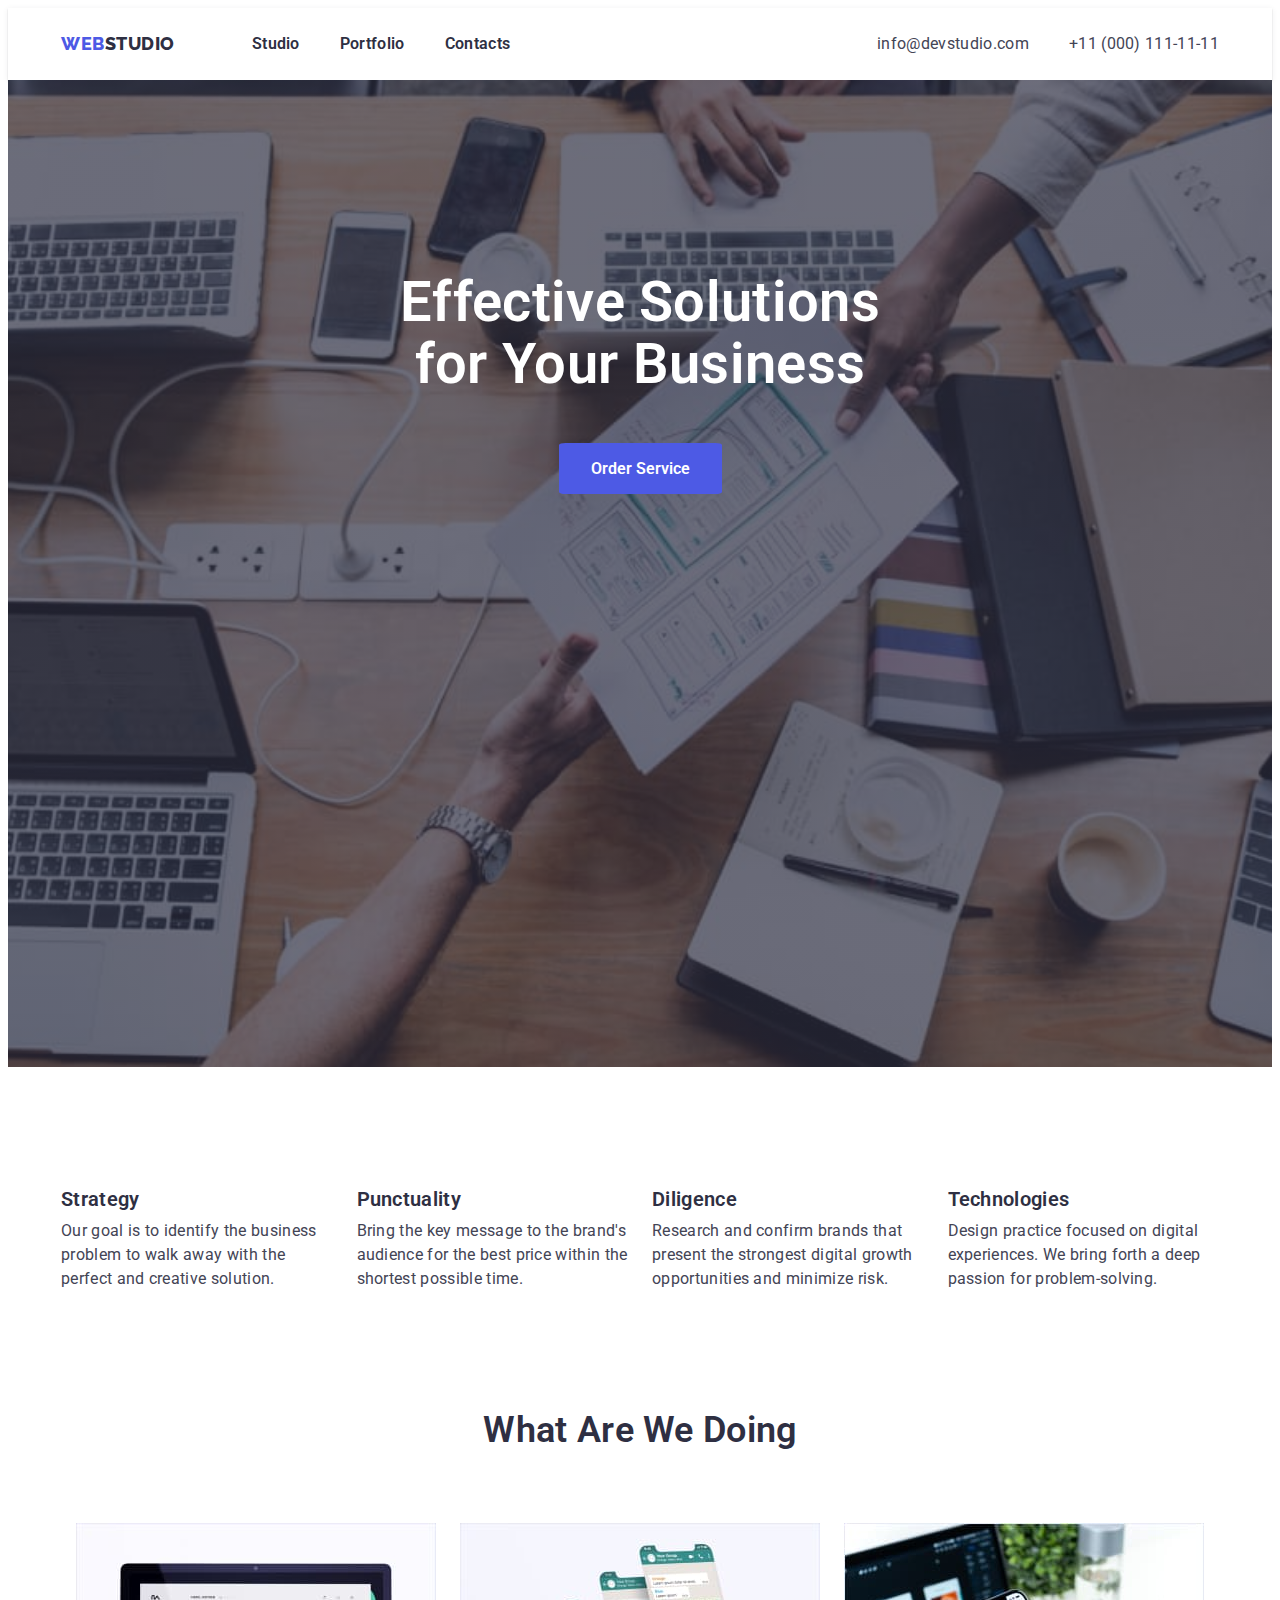
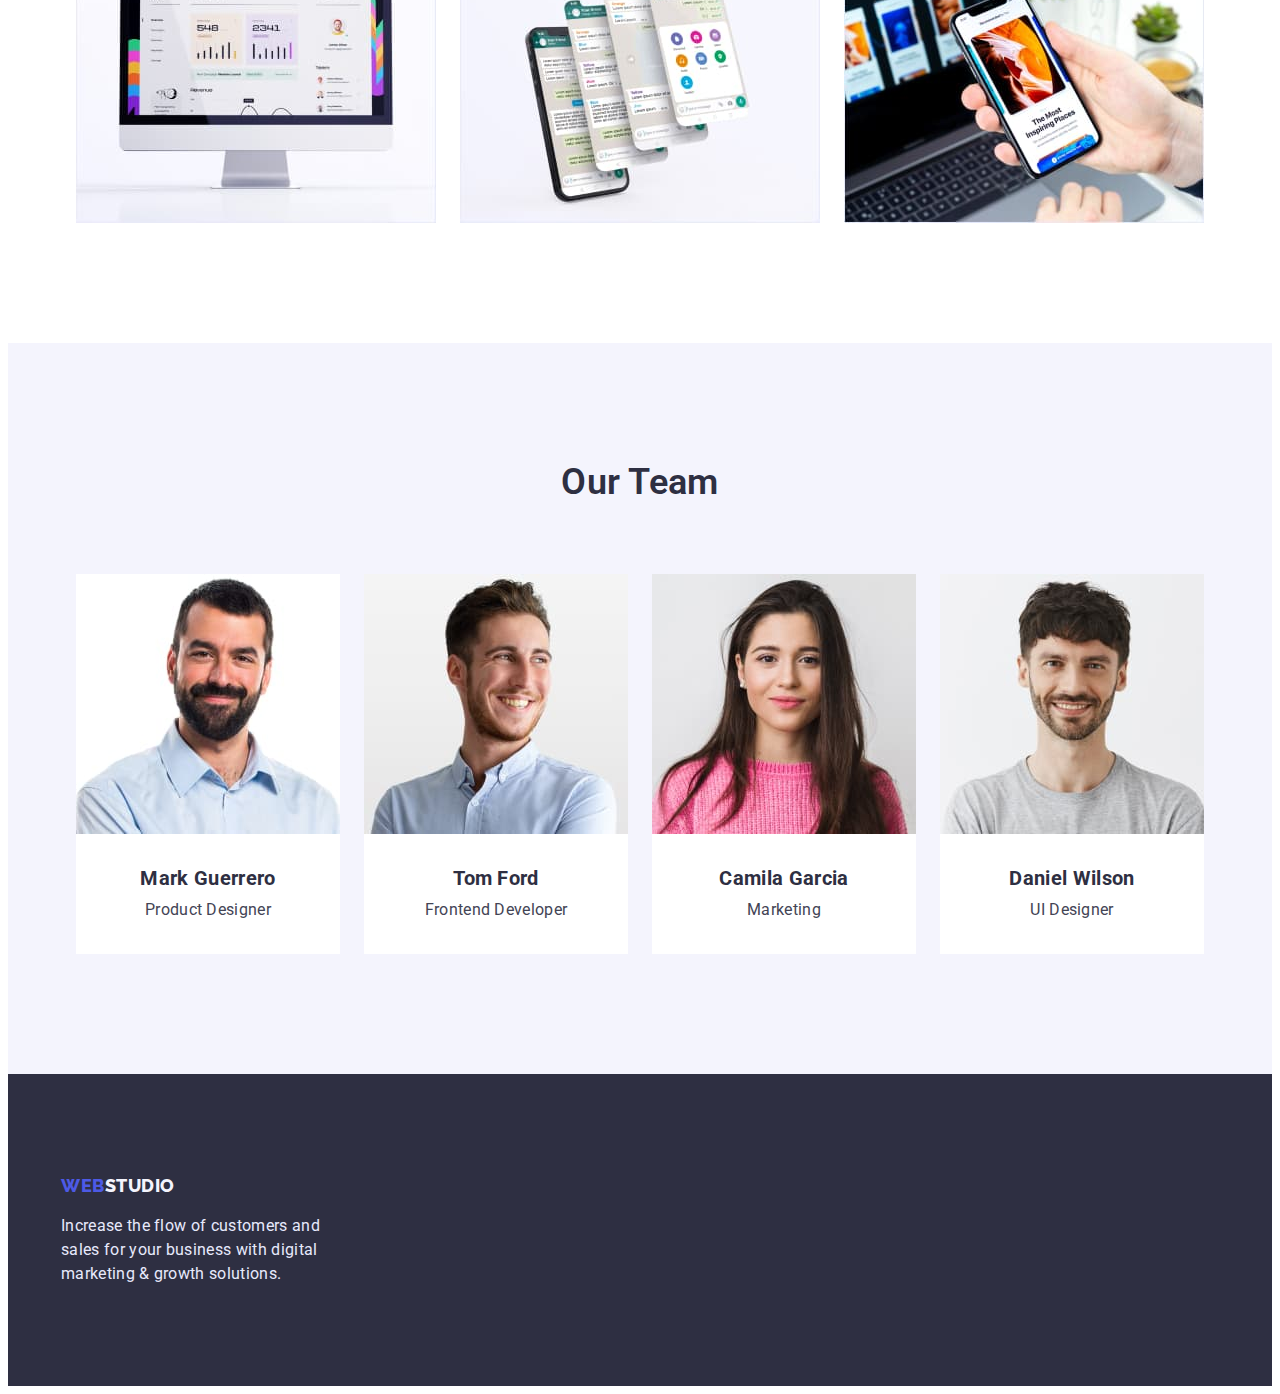
==== index.html @ 89bd0db4 "Copied the folder" ====
<!DOCTYPE html>
<html lang="en">
	<head>
		<meta charset="UTF-8" />
		<meta http-equiv="X-UA-Compatible" content="IE=edge" />
		<meta name="viewport" content="width=device-width, initial-scale=1.0" />
		<title>Web Studio</title>
		<link rel="preconnect" href="https://fonts.googleapis.com" />
		<link rel="preconnect" href="https://fonts.gstatic.com" crossorigin />
		<link
			href="https://fonts.googleapis.com/css2?family=Raleway:wght@600;800&family=Roboto:wght@400;500;700;900&display=swap"
			rel="stylesheet"
		/>
		<link
			rel="stylesheet"
			href="https://cdnjs.cloudflare.com/ajax/libs/modern-normalize/1.1.0/modern-normalize.min.css"
			integrity="sha512-wpPYUAdjBVSE4KJnH1VR1HeZfpl1ub8YT/NKx4PuQ5NmX2tKuGu6U/JRp5y+Y8XG2tV+wKQpNHVUX03MfMFn9Q=="
			crossorigin="anonymous"
			referrerpolicy="no-referrer"
		/>
		<link rel="stylesheet" href="./css/styles.css" />
	</head>
	<body>
		<header class="page-header">
			<div class="container main-nav">
				<a href="index.html" class="logo"><span class="logo-front">Web</span>Studio</a>
				<nav class="site-nav">
					<ul class="list">
						<li class="item">
							<a href="./index.html" class="link">Studio</a>
						</li>
						<li class="item"><a href="./portfolio.html" class="link">Portfolio</a></li>
						<li class="item"><a href="" class="link">Contacts</a></li>
					</ul>
				</nav>
				<!-- contacts -->
				<ul class="list contacts">
					<li class="item">
						<a href="mailto:info@devstudio.com" class="contacts">info@devstudio.com</a>
					</li>
					<li class="item">
						<a href="tel:+110001111111" class="contacts">+11 (000) 111-11-11</a>
					</li>
				</ul>
			</div>
		</header>
		<main>
			<!--Hero-->
			<section class="hero">
				<div class="container">
					<h1 class="heading">
						Effective Solutions <br />
						for Your Business
					</h1>
					<button type="button" class="hero-btn">Order Service</button></div
				>
			</section>
			<!--Values-->
			<section class="values section">
				<div class="container">
					<h2 class="visually-hidden">Our values</h2>
					<ul class="list">
						<li class="item">
							<h3 class="heading">Strategy</h3>
							<p class="description">
								Our goal is to identify the business problem to walk away with the perfect and creative solution.
							</p>
						</li>
						<li class="item">
							<h3 class="heading">Punctuality</h3>
							<p class="description">
								Bring the key message to the brand's audience for the best price within the shortest possible time.
							</p>
						</li>
						<li class="item">
							<h3 class="heading">Diligence</h3>
							<p class="description">
								Research and confirm brands that present the strongest digital growth opportunities and minimize risk.
							</p>
						</li>
						<li class="item">
							<h3 class="heading">Technologies</h3>
							<p class="description">
								Design practice focused on digital experiences. We bring forth a deep passion for problem-solving.
							</p>
						</li>
					</ul>
				</div>
			</section>
			<!--work-->
			<section class="work section">
				<div class="container">
					<h2 class="heading">What are we doing</h2>
					<ul class="list">
						<li class="item">
							<img src="./images/pc.jpg" alt="Computer screen" width="360" />
						</li>
						<li class="item">
							<img src="./images/phones.jpg" alt="phone with Whatsapp interface" width="360" />
						</li>
						<li class="item">
							<img src="./images/phone.jpg" alt="The phine in the hand" width="360" />
						</li>
					</ul> </div
			></section>
			<!--Our team-->
			<div class="team-background">
				<section class="team section">
					<div class="container">
						<h2 class="heading">Our Team</h2>
						<ul class="list">
							<li class="item">
								<img src="./images/mark-guerrero.jpg" alt="Mark Guerrero" width="264" class="photo" />
								<div class="team-info">
									<h3 class="name">Mark Guerrero</h3>
									<p class="position">Product Designer</p></div
								>
							</li>
							<li class="item">
								<img src="./images/tom-ford.jpg" alt="Tom Ford" width="264" class="photo" />
								<div class="team-info">
									<h3 class="name">Tom Ford</h3>
									<p class="position">Frontend Developer</p></div
								>
							</li>
							<li class="item">
								<img src="./images/camila-garcia.jpg" alt="Camila Garcia" width="264" class="photo" />
								<div class="team-info">
									<h3 class="name">Camila Garcia</h3>
									<p class="position">Marketing</p></div
								>
							</li>

							<li class="item">
								<img src="./images/daniel-wilson.jpg" alt="Daniel Wilson" width="264" class="photo" />
								<div class="team-info">
									<h3 class="name">Daniel Wilson</h3>
									<p class="position">UI Designer</p></div
								>
							</li>
						</ul></div
					>
				</section></div
			>
		</main>
		<footer class="footer">
			<div class="container footer">
				<a href="index.html" class="logo bottom"
					><span class="logo-front">Web</span><span class="logo-back">Studio</span></a
				>
				<p class="footer-text">
					Increase the flow of customers and sales for your business with digital marketing & growth solutions.
				</p>
			</div>
		</footer>
	</body>
</html>
---- css/styles.css ----
:root {
	--background-color: #ffffff;
	--primary-text-color: #434455;
	--secondary-text-color: #2e2f42;
	--secondary-background-color: #f4f4fd;
	--logo-hover-color: #4d5ae5;
	--button-background-color: #e7e9fc;
	--alternative-text-color: #ffffff;
	--active-hero-button: #404bbf;
}
/* main page */
body {
	background-color: var(--background-color);
	color: var(--primary-text-color);
	font-family: "Roboto", sans-serif;
	font-size: 16px;
	letter-spacing: 0.02em;
}
/* general */
a {
	text-decoration: none;
}
p {
	margin: 0;
}
ul {
	padding-left: 0;
	margin-top: 0;
	margin-bottom: 0;
}
li {
	list-style: none;
}
h1,
h2,
h3,
h4 {
	margin: 0;
}
img {
	display: block;
	max-width: 100%;
}

.container {
	width: 1158px;
	padding-left: 15px;
	padding-right: 15px;
	margin: 0 auto;
}
.section {
	padding-top: 120px;
	padding-bottom: 120px;
}

.heading {
	font-weight: 600;
}

/* header */
.page-header {
	box-shadow: 0px 2px 1px rgba(46, 47, 66, 0.08), 0px 1px 1px rgba(46, 47, 66, 0.16), 0px 1px 6px rgba(46, 47, 66, 0.08);
}
.main-nav {
	display: flex;
	align-items: center;
}
/* logo */
.logo {
	margin-right: 77px;
	color: var(--secondary-text-color);
	font-family: "Raleway", sans-serif;
	font-weight: 800;
	font-size: 18px;
	line-height: 1.3;
	letter-spacing: 0.54px;
	text-transform: uppercase;
	cursor: pointer;
}
.logo-front {
	color: #4d5ae5;
}
.logo-back {
	color: var(--secondary-background-color);
}
/* navigation */

.site-nav > .list {
	display: flex;
	margin-left: auto;
}
.site-nav .item:not(:last-child),
.contacts > .item:not(:last-child) {
	margin-right: 40px;
}
.site-nav .link {
	display: block;
	padding-top: 24px;
	padding-bottom: 24px;

	color: var(--secondary-text-color);

	font-weight: 600;
	line-height: 1.5;
	cursor: pointer;
}
.site-nav .link:hover,
.site-nav .link:focus {
	color: var(--primary-text-color);
}
.site-nav .link:active {
	color: var(--logo-hover-color);
}
/* contacts */
.list.contacts {
	display: flex;
	margin-left: auto;
}
.contacts {
	color: var(--primary-text-color);
	line-height: 1.5;
}
.contacts:hover,
.contacts:focus {
	color: var(--logo-hover-color);
}

/* hero */
.hero {
	max-width: 1600px;
	height: 603px;
	padding-top: 192px;
	padding-bottom: 192px;
	margin-left: auto;
	margin-right: auto;
	background-color: var(--secondary-text-color);
	margin-top: 0;
	text-align: center;
	background-image: linear-gradient(to right, rgba(46, 47, 66, 0.7), rgba(46, 47, 66, 0.7)), url("../images/hero.jpg");
	background-position: center;
	background-size: cover;
	background-repeat: no-repeat;
}
.hero .heading {
	margin-bottom: 48px;
	color: var(--alternative-text-color);
	font-size: 56px;
	line-height: 1.1;
	text-align: center;
}
/* button */
.hero-btn {
	padding: 16px 32px;
	border: 0;
	border-radius: 4%;
	color: var(--alternative-text-color);
	background-color: var(--logo-hover-color);
	font-family: inherit;
	font-weight: 600;
	font-size: 16px;
	line-height: 1.2;
	cursor: pointer;
}
.hero-btn:active {
	background-color: var(--active-hero-button);
}
/* values */
.values.section {
	padding-top: 120px;
	padding-bottom: 120px;
}

.values .heading {
	margin-bottom: 8px;
	color: var(--secondary-text-color);
	font-size: 20px;
	line-height: 1.2;
}
.values .description {
	font-weight: 400;
	line-height: 1.5;
}
.values .list {
	display: flex;
	gap: 24px;
}
.values .item {
	flex-basis: calc((100% - 72px) / 4);
}
.team .item:not(:last-child),
.work .item:not(:last-child),
.filter .item:not(:last-child) {
	margin-right: 24px;
}
.visually-hidden {
	position: absolute;
	width: 1px;
	height: 1px;
	margin: -1px;
	border: 0;
	padding: 0;
	clip: rect(0 0 0 0);
	overflow: hidden;
}
/* work */
.work {
	text-align: center;
	padding-top: 0;
}
.work .heading {
	margin-bottom: 72px;
	color: var(--secondary-text-color);
	font-size: 36px;
	line-height: 1.1;
	text-transform: capitalize;
}
.work .list {
	display: flex;
	justify-content: center;
	margin-top: auto;
}

/* our team */
.team-background {
	background-color: var(--secondary-background-color);
}
.team.section {
	text-align: center;
}
.team .team-info {
	background-color: var(--background-color);
	padding-top: 32px;
	padding-bottom: 32px;
}
.team .heading {
	margin-bottom: 72px;
	color: var(--secondary-text-color);
	color: var(--secondary-text-color);
	font-size: 36px;
	line-height: 1.1;
}
.team .name,
.projects .heading {
	margin-bottom: 8px;
	color: var(--secondary-text-color);
	font-size: 20px;
	line-height: 1.2;
}
.team .list {
	display: flex;
	justify-content: center;
}

.team .position {
	line-height: 1.5;
}
/* footer */
.footer {
	padding-top: 100px;
	padding-bottom: 100px;
	background-color: var(--secondary-text-color);
}
.container.footer {
	padding: 0;
}
.logo.bottom {
	display: block;
	margin-bottom: 16px;
}
.footer-text {
	max-width: 264px;
	color: var(--button-background-color);
	line-height: 1.5;
}
/* portfolio  */
.portfolio.section {
	padding-top: 92px;
}
.portfolio-btn {
	padding: 12px 24px;
	border: none;
	border-radius: 4%;
	background-color: var(--button-background-color);
	color: var(--logo-hover-color);
	font-family: inherit;
	font-weight: 600;
	font-size: 16px;
	line-height: 1.5;
	cursor: pointer;
}

.portfolio-btn:hover,
.portfolio-btn:focus {
	background-color: #4d5ae5;
	color: var(--alternative-text-color);
}
/* projects */
.list.projects {
	display: flex;
	justify-content: center;
	flex-wrap: wrap;
	padding: 0;
	gap: 24px;
}
.projects > .item {
	flex-basis: calc((100% - 48px) / 3);
}

.projects .project-category {
	color: var(--primary-text-color);
	line-height: 1.5;
}
.filter {
	display: flex;
	justify-content: center;
	margin-bottom: 72px;
}
.content-information {
	padding-left: 16px;
	padding-bottom: 32px;
	padding-top: 32px;
	border: 0.5px solid #f4f4fd;
	boeder-top: none;
	box-shadow: 0px 1px 6px rgba(46, 47, 66, 0.08);
}
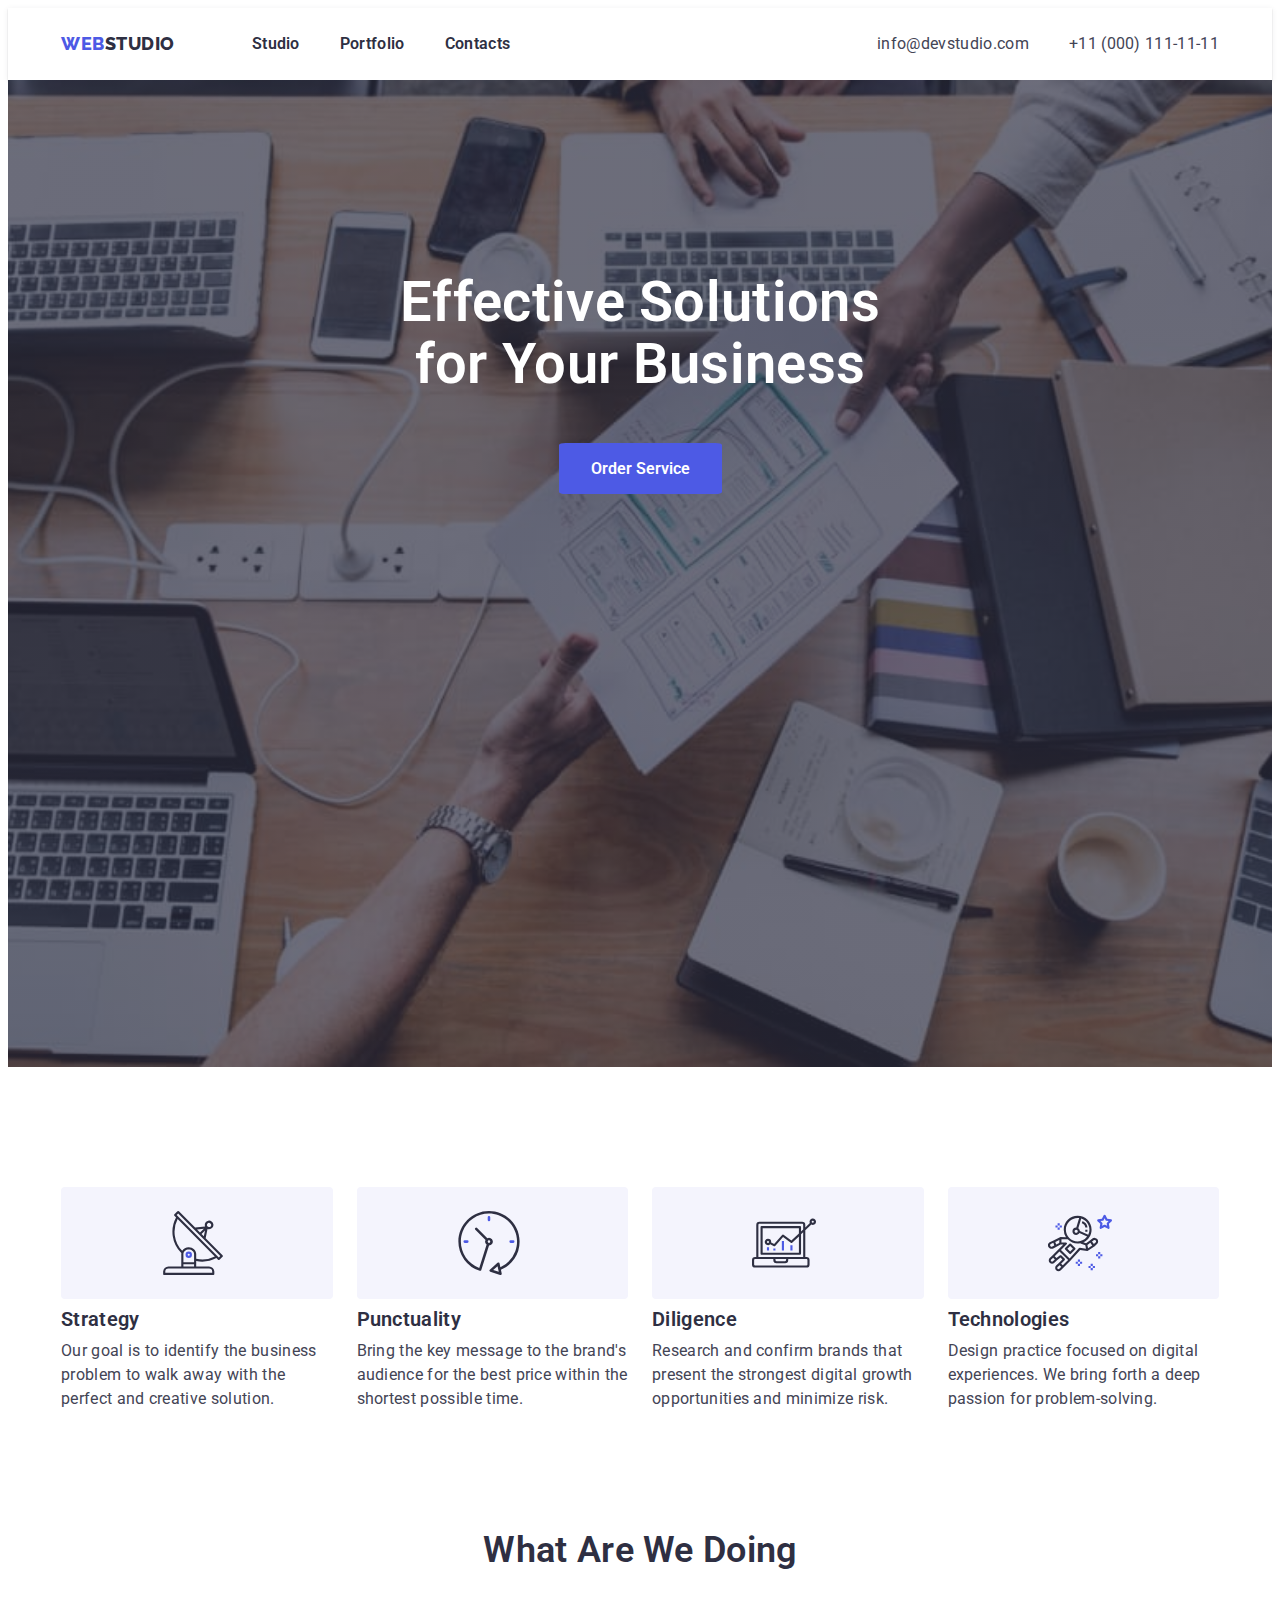
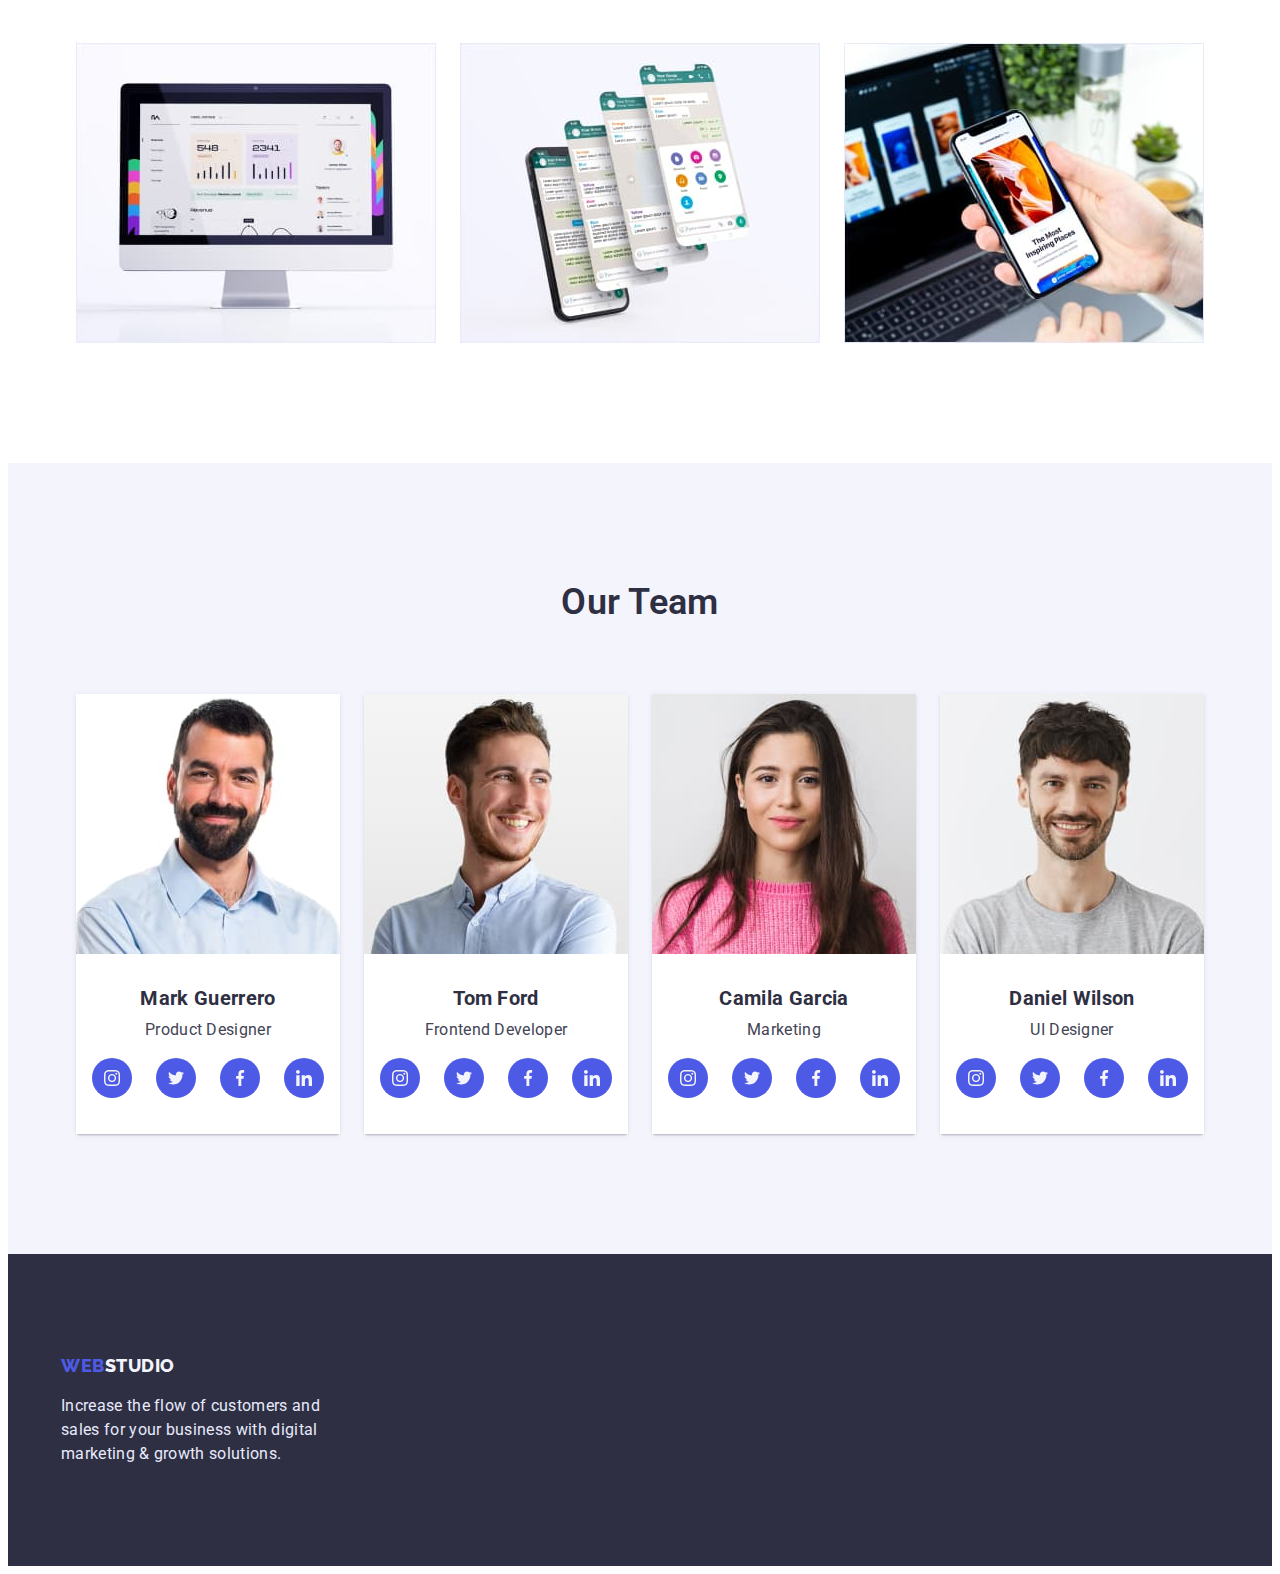
==== commit 57f6cc53: "Added social media icons" ====
--- a/index.html
+++ b/index.html
@@ -60,25 +60,37 @@
 				<div class="container">
 					<h2 class="visually-hidden">Our values</h2>
 					<ul class="list">
-						<li class="item">
+						<li class="item"
+							><div class="rectangle">
+								<svg class="icon-values"><use href="./images/icons.svg#icon-antenna"></use></svg
+							></div>
 							<h3 class="heading">Strategy</h3>
 							<p class="description">
 								Our goal is to identify the business problem to walk away with the perfect and creative solution.
 							</p>
 						</li>
-						<li class="item">
+						<li class="item"
+							><div class="rectangle">
+								<svg class="icon-values"><use href="./images/icons.svg#icon-clock"></use></svg
+							></div>
 							<h3 class="heading">Punctuality</h3>
 							<p class="description">
 								Bring the key message to the brand's audience for the best price within the shortest possible time.
 							</p>
 						</li>
-						<li class="item">
+						<li class="item"
+							><div class="rectangle">
+								<svg class="icon-values"><use href="./images/icons.svg#icon-diagram"></use></svg
+							></div>
 							<h3 class="heading">Diligence</h3>
 							<p class="description">
 								Research and confirm brands that present the strongest digital growth opportunities and minimize risk.
 							</p>
 						</li>
-						<li class="item">
+						<li class="item"
+							><div class="rectangle">
+								<svg class="icon-values"><use href="./images/icons.svg#icon-astronaut"></use></svg
+							></div>
 							<h3 class="heading">Technologies</h3>
 							<p class="description">
 								Design practice focused on digital experiences. We bring forth a deep passion for problem-solving.
@@ -113,35 +125,85 @@
 								<img src="./images/mark-guerrero.jpg" alt="Mark Guerrero" width="264" class="photo" />
 								<div class="team-info">
 									<h3 class="name">Mark Guerrero</h3>
-									<p class="position">Product Designer</p></div
-								>
+									<p class="position">Product Designer</p>
+									<ul class="social-media"
+										><li
+											><a href=""
+												><svg class="icon-social"><use href="./images/icons.svg#icon-instagram"></use></svg></a></li
+										><li
+											><a href=""
+												><svg class="icon-social"><use href="./images/icons.svg#icon-twitter"></use></svg></a></li
+										><li
+											><a href=""
+												><svg class="icon-social"><use href="./images/icons.svg#icon-facebook"></use></svg></a></li
+										><li
+											><a href=""
+												><svg class="icon-social"><use href="./images/icons.svg#icon-linkedin"></use></svg></a></li></ul
+								></div>
 							</li>
 							<li class="item">
 								<img src="./images/tom-ford.jpg" alt="Tom Ford" width="264" class="photo" />
 								<div class="team-info">
 									<h3 class="name">Tom Ford</h3>
-									<p class="position">Frontend Developer</p></div
-								>
+									<p class="position">Frontend Developer</p
+									><ul class="social-media"
+										><li
+											><a href=""
+												><svg class="icon-social"><use href="./images/icons.svg#icon-instagram"></use></svg></a></li
+										><li
+											><a href=""
+												><svg class="icon-social"><use href="./images/icons.svg#icon-twitter"></use></svg></a></li
+										><li
+											><a href=""
+												><svg class="icon-social"><use href="./images/icons.svg#icon-facebook"></use></svg></a></li
+										><li
+											><a href=""
+												><svg class="icon-social"><use href="./images/icons.svg#icon-linkedin"></use></svg></a></li></ul
+								></div>
 							</li>
 							<li class="item">
 								<img src="./images/camila-garcia.jpg" alt="Camila Garcia" width="264" class="photo" />
 								<div class="team-info">
 									<h3 class="name">Camila Garcia</h3>
-									<p class="position">Marketing</p></div
-								>
+									<p class="position">Marketing</p
+									><ul class="social-media"
+										><li
+											><a href=""
+												><svg class="icon-social"><use href="./images/icons.svg#icon-instagram"></use></svg></a></li
+										><li
+											><a href=""
+												><svg class="icon-social"><use href="./images/icons.svg#icon-twitter"></use></svg></a></li
+										><li
+											><a href=""
+												><svg class="icon-social"><use href="./images/icons.svg#icon-facebook"></use></svg></a></li
+										><li
+											><a href=""
+												><svg class="icon-social"><use href="./images/icons.svg#icon-linkedin"></use></svg></a></li></ul
+								></div>
 							</li>
 
 							<li class="item">
 								<img src="./images/daniel-wilson.jpg" alt="Daniel Wilson" width="264" class="photo" />
 								<div class="team-info">
 									<h3 class="name">Daniel Wilson</h3>
-									<p class="position">UI Designer</p></div
-								>
-							</li>
-						</ul></div
-					>
-				</section></div
-			>
+									<p class="position">UI Designer</p
+									><ul class="social-media"
+										><li
+											><a href=""
+												><svg class="icon-social"><use href="./images/icons.svg#icon-instagram"></use></svg></a></li
+										><li
+											><a href=""
+												><svg class="icon-social"><use href="./images/icons.svg#icon-twitter"></use></svg></a></li
+										><li
+											><a href=""
+												><svg class="icon-social"><use href="./images/icons.svg#icon-facebook"></use></svg></a></li
+										><li
+											><a href=""
+												><svg class="icon-social"><use href="./images/icons.svg#icon-linkedin"></use></svg></a></li></ul
+								></div>
+							</li> </ul
+					></div> </section
+			></div>
 		</main>
 		<footer class="footer">
 			<div class="container footer">
--- a/css/styles.css
+++ b/css/styles.css
@@ -184,6 +184,17 @@
 	display: flex;
 	gap: 24px;
 }
+.values .rectangle {
+	padding: 24px 100px;
+	margin-bottom: 8px;
+	background-color: var(--secondary-background-color);
+	border-radius: 4px;
+}
+.icon-values {
+	display: block;
+	height: 64px;
+	width: 64px;
+}
 .values .item {
 	flex-basis: calc((100% - 72px) / 4);
 }
@@ -224,6 +235,10 @@
 .team-background {
 	background-color: var(--secondary-background-color);
 }
+.team .item {
+	box-shadow: 0px 1px 6px rgba(46, 47, 66, 0.08), 0px 1px 1px rgba(46, 47, 66, 0.16), 0px 2px 1px rgba(46, 47, 66, 0.08);
+	border-radius: 0px 0px 4px 4px;
+}
 .team.section {
 	text-align: center;
 }
@@ -253,6 +268,37 @@
 
 .team .position {
 	line-height: 1.5;
+	margin-bottom: 12px;
+}
+
+.social-media {
+	display: flex;
+	flex-direction: row;
+	justify-content: center;
+	align-items: center;
+	gap: 24px;
+	padding: 4px 16px;
+}
+.social-media a {
+	display: flex;
+	flex-direction: row;
+	justify-content: center;
+	align-items: center;
+	width: 100%;
+	height: 100%;
+	border-radius: 50%;
+	background-color: var(--logo-hover-color);
+}
+.social-media li {
+	width: 40px;
+	height: 40px;
+}
+.icon-social {
+	display: block;
+	margin: 0;
+
+	height: 16px;
+	width: 16px;
 }
 /* footer */
 .footer {
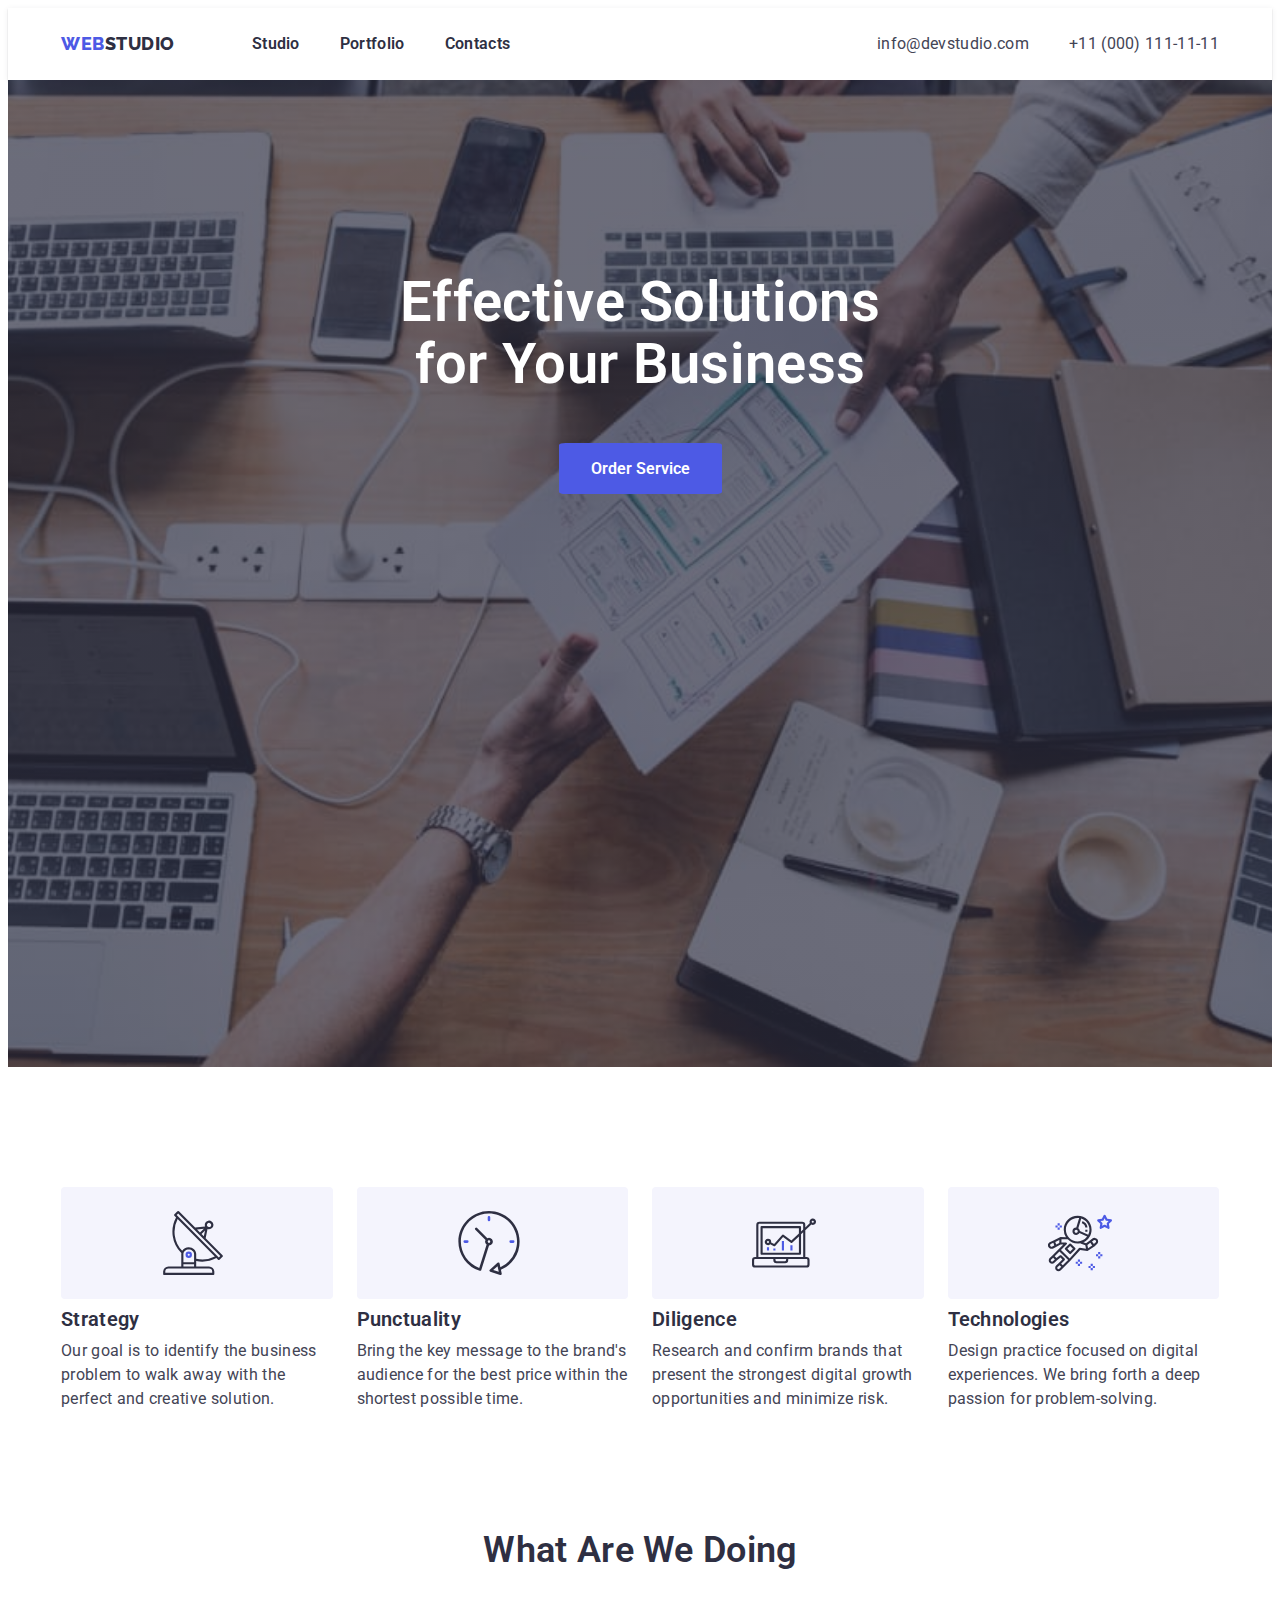
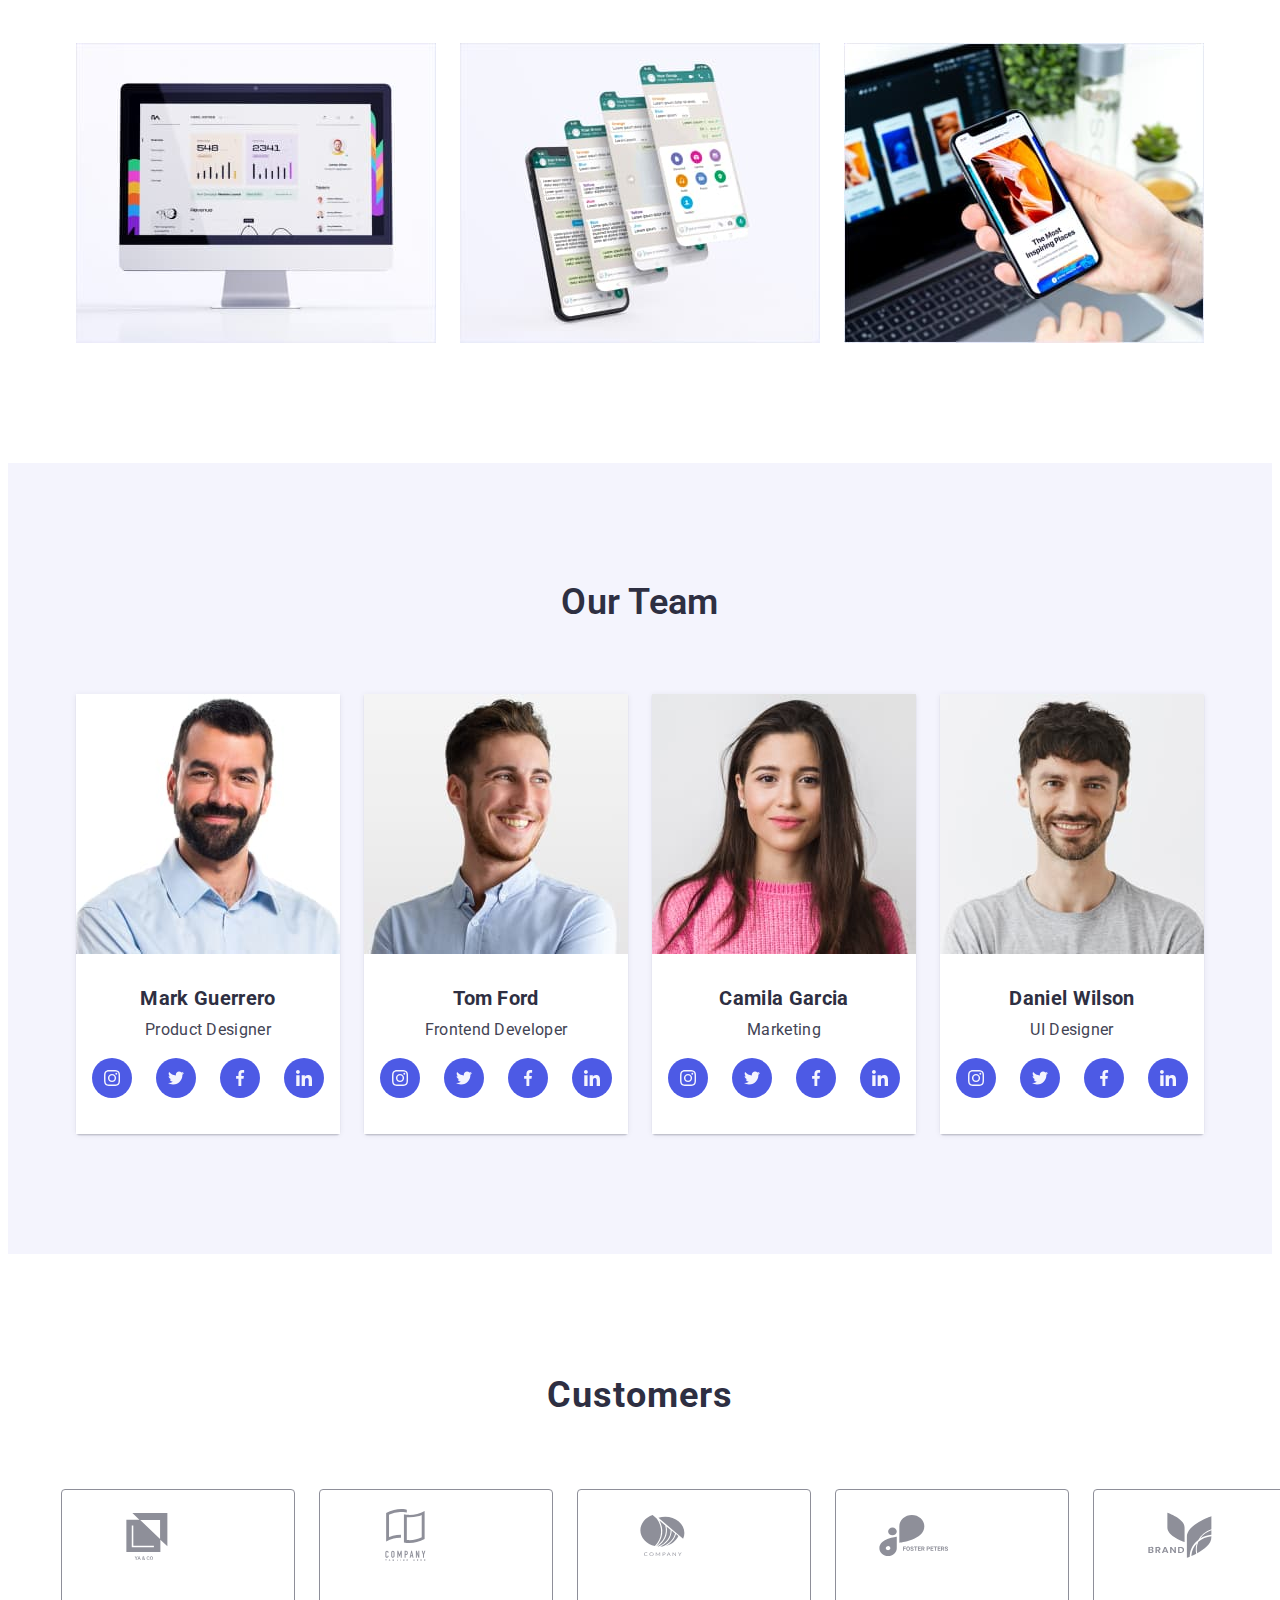
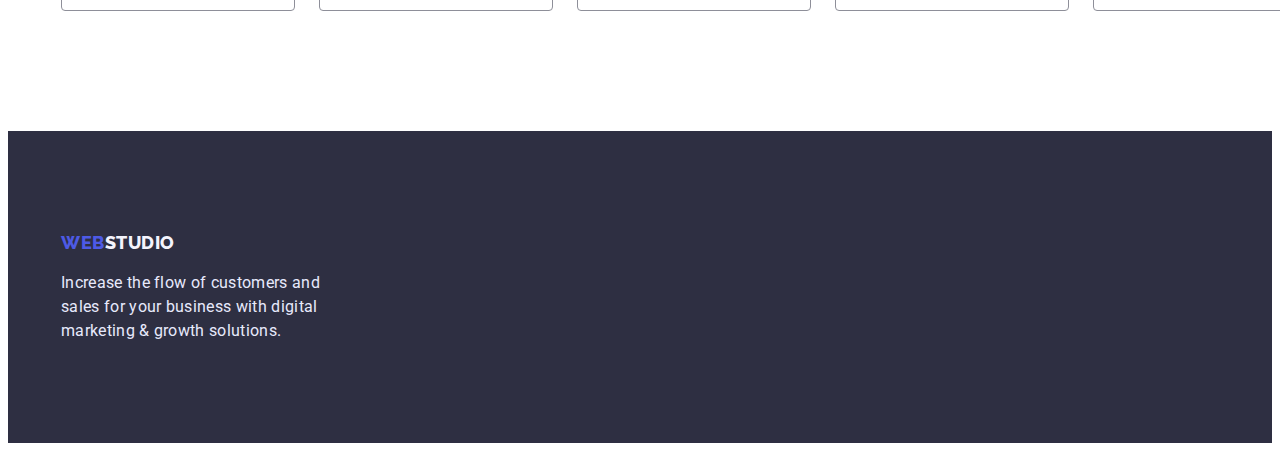
==== commit 0bcabb11: "Added "customers" section" ====
--- a/index.html
+++ b/index.html
@@ -204,6 +204,37 @@
 							</li> </ul
 					></div> </section
 			></div>
+			<!-- Customers -->
+			<section class="customers section">
+				<div class="container">
+					<h2 class="heading">Customers</h2>
+					<ul class="clients"
+						><li
+							><div class="box"
+								><svg class="icon-logo"><use href="./images/icons.svg#icon-Logo-1"></use></svg></div
+						></li>
+						<li
+							><div class="box"
+								><svg class="icon-logo"><use href="./images/icons.svg#icon-Logo-2"></use></svg></div
+						></li>
+						<li
+							><div class="box"
+								><svg class="icon-logo"><use href="./images/icons.svg#icon-Logo-3"></use></svg></div
+						></li>
+						<li
+							><div class="box"
+								><svg class="icon-logo"><use href="./images/icons.svg#icon-Logo-4"></use></svg></div
+						></li>
+						<li
+							><div class="box"
+								><svg class="icon-logo"><use href="./images/icons.svg#icon-Logo-5"></use></svg></div
+						></li>
+						<li
+							><div class="box"
+								><svg class="icon-logo"><use href="./images/icons.svg#icon-Logo-6"></use></svg></div></li
+					></ul>
+				</div>
+			</section>
 		</main>
 		<footer class="footer">
 			<div class="container footer">
--- a/css/styles.css
+++ b/css/styles.css
@@ -7,6 +7,7 @@
 	--button-background-color: #e7e9fc;
 	--alternative-text-color: #ffffff;
 	--active-hero-button: #404bbf;
+	--border-box-color: #8e8f99;
 }
 /* main page */
 body {
@@ -300,6 +301,35 @@
 	height: 16px;
 	width: 16px;
 }
+/* customers */
+
+.customers .heading {
+	margin-bottom: 72px;
+	color: var(--secondary-text-color);
+	font-size: 36px;
+	font-weight: 700;
+	line-height: 1.2;
+	letter-spacing: 0.03em;
+	text-align: center;
+}
+.clients {
+	display: flex;
+	flex-direction: row;
+	align-items: flex-start;
+	gap: 24px;
+}
+.customers .box {
+	height: 88px;
+	width: 168px;
+	padding: 16px 32px;
+	border: 1px solid var(--border-box-color);
+	border-radius: 4px;
+}
+.icon-logo {
+	display: block;
+	height: 56px;
+	width: 104px;
+}
 /* footer */
 .footer {
 	padding-top: 100px;
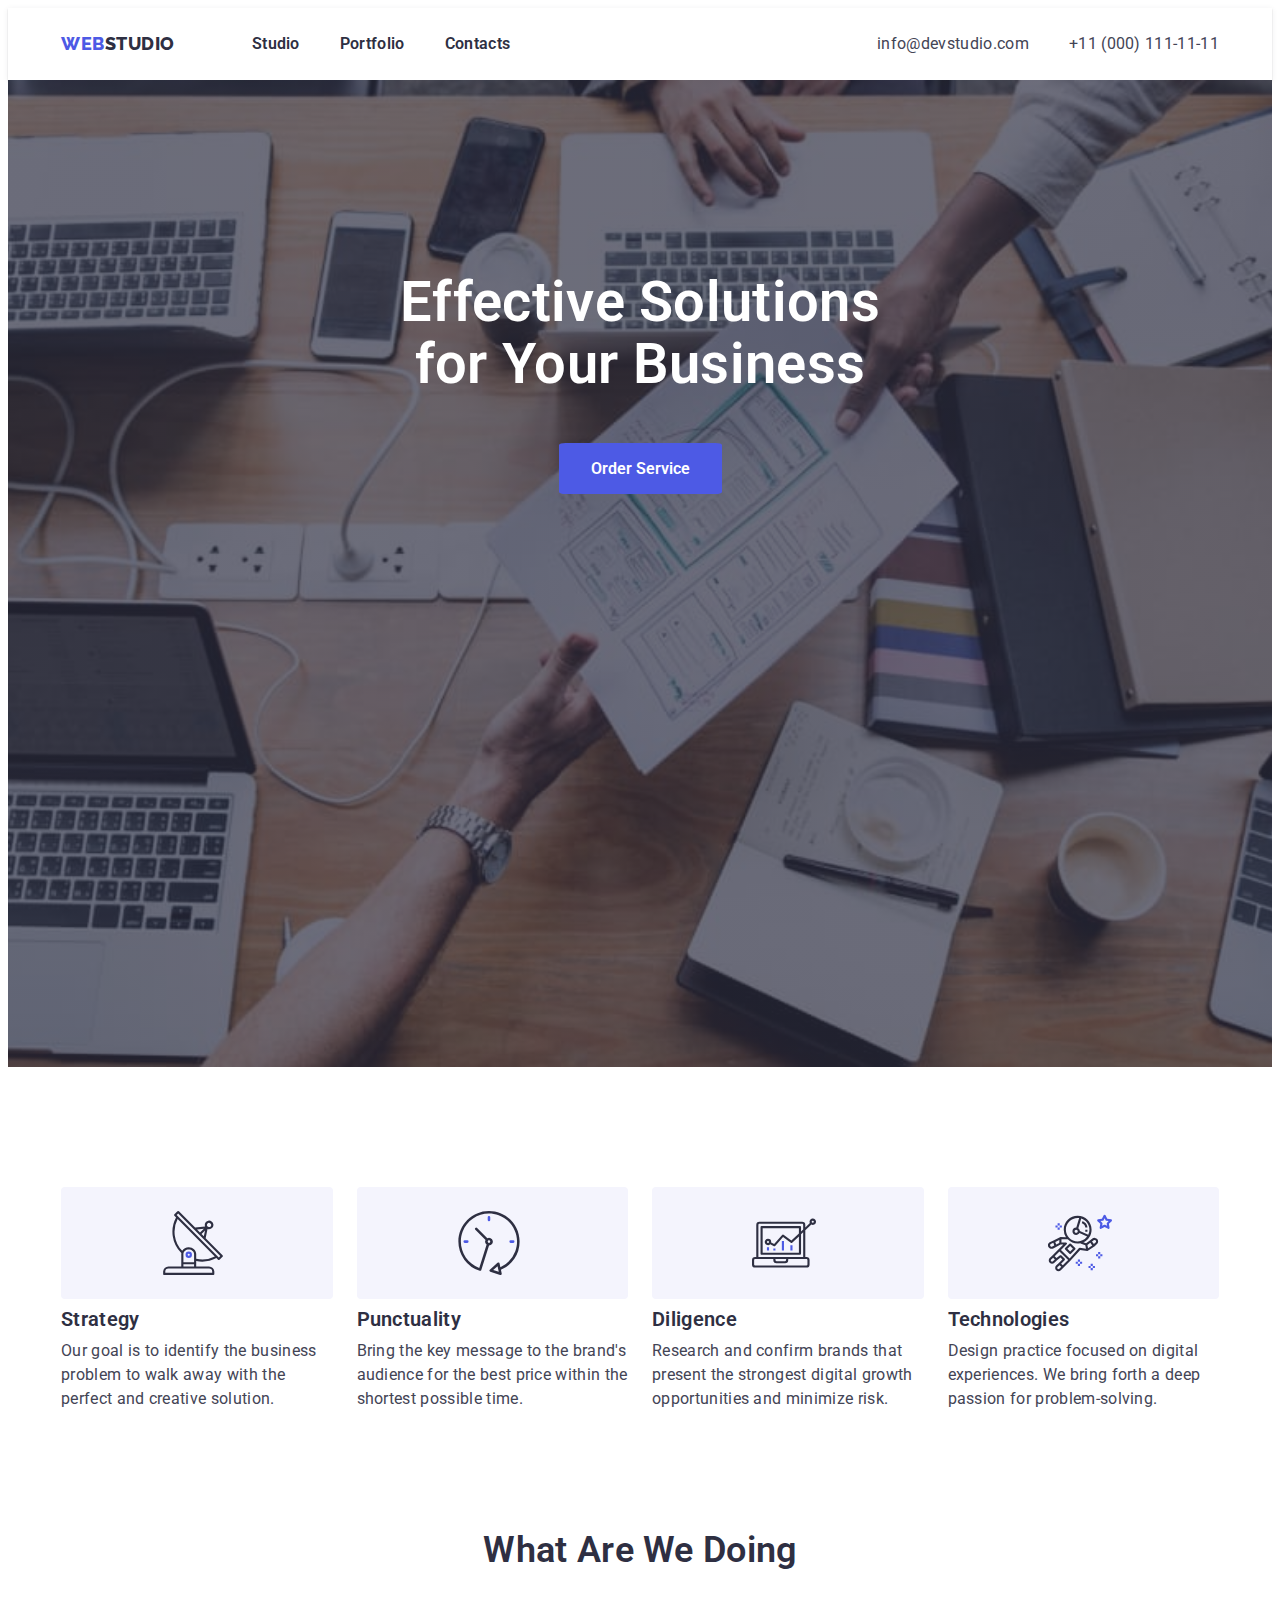
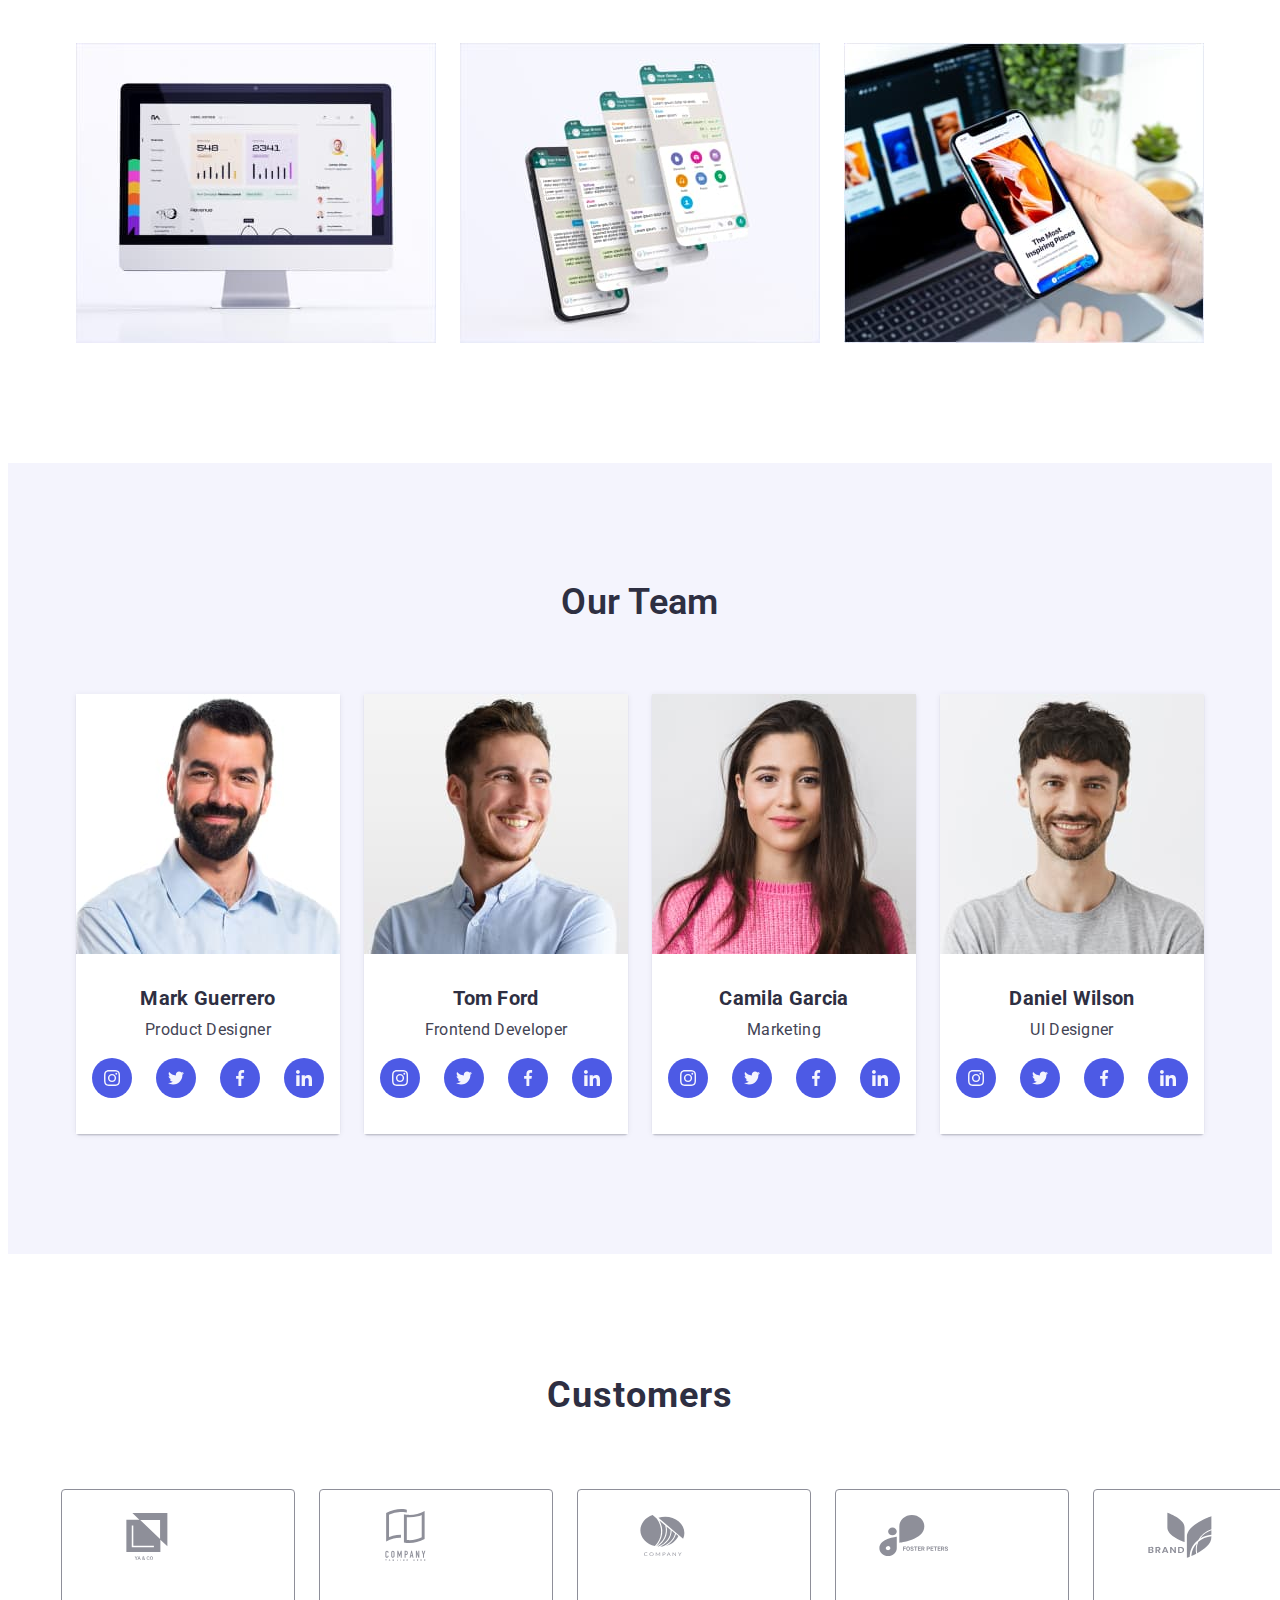
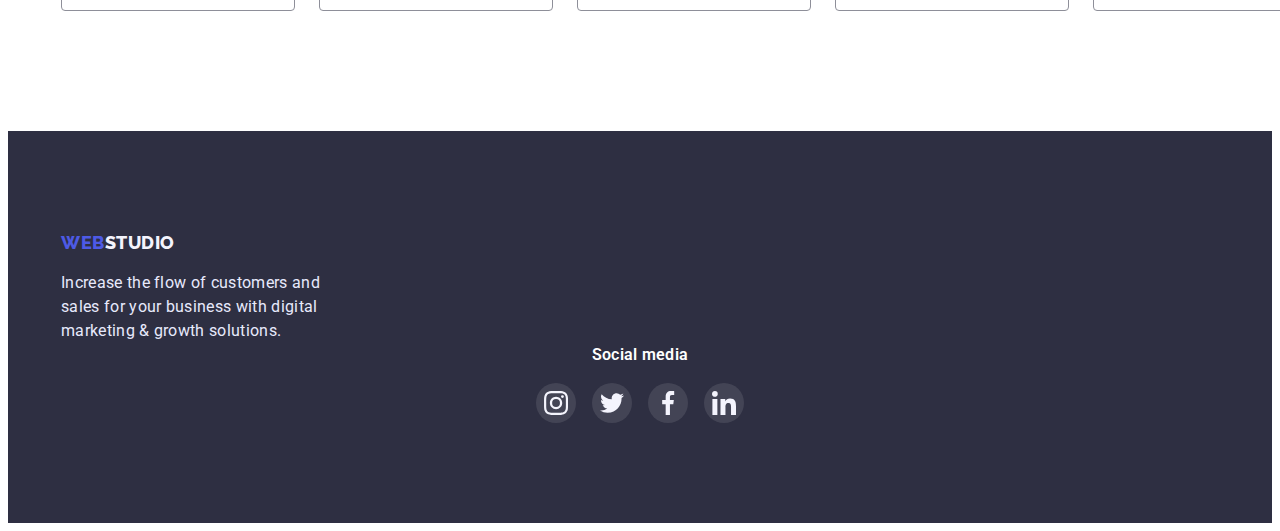
==== commit 2a4579ef: "Fixed customers section" ====
--- a/index.html
+++ b/index.html
@@ -210,8 +210,9 @@
 					<h2 class="heading">Customers</h2>
 					<ul class="clients"
 						><li
-							><div class="box"
-								><svg class="icon-logo"><use href="./images/icons.svg#icon-Logo-1"></use></svg></div
+							><a href="link"
+								><div class="box"
+									><svg class="icon-logo"><use href="./images/icons.svg#icon-Logo-1"></use></svg></div></a
 						></li>
 						<li
 							><div class="box"
@@ -244,6 +245,22 @@
 				<p class="footer-text">
 					Increase the flow of customers and sales for your business with digital marketing & growth solutions.
 				</p>
+				<div class="our-social">
+					<h2 class="footer-heading">Social media</h2
+					><ul class="media">
+						<li
+							><a href=""
+								><svg class="icon-media"><use href="./images/icons.svg#icon-instagram"></use></svg></a></li
+						><li
+							><a href=""
+								><svg class="icon-media"><use href="./images/icons.svg#icon-twitter"></use></svg></a></li
+						><li
+							><a href=""
+								><svg class="icon-media"><use href="./images/icons.svg#icon-facebook"></use></svg></a></li
+						><li
+							><a href=""
+								><svg class="icon-media"><use href="./images/icons.svg#icon-linkedin"></use></svg></a></li></ul
+				></div>
 			</div>
 		</footer>
 	</body>
--- a/css/styles.css
+++ b/css/styles.css
@@ -8,6 +8,7 @@
 	--alternative-text-color: #ffffff;
 	--active-hero-button: #404bbf;
 	--border-box-color: #8e8f99;
+	--media-hover: #31d0aa;
 }
 /* main page */
 body {
@@ -290,14 +291,14 @@
 	border-radius: 50%;
 	background-color: var(--logo-hover-color);
 }
-.social-media li {
+.social-media li,
+.media li {
 	width: 40px;
 	height: 40px;
 }
 .icon-social {
 	display: block;
 	margin: 0;
-
 	height: 16px;
 	width: 16px;
 }
@@ -317,6 +318,10 @@
 	flex-direction: row;
 	align-items: flex-start;
 	gap: 24px;
+}
+.clients .link:hover,
+.clients .link:focus {
+	color: #4d5ae5;
 }
 .customers .box {
 	height: 88px;
@@ -329,6 +334,12 @@
 	display: block;
 	height: 56px;
 	width: 104px;
+	fill: var(--border-box-color);
+}
+
+.box:focus,
+.icn-logo:hover {
+	fill: var(--logo-hover-color);
 }
 /* footer */
 .footer {
@@ -348,6 +359,50 @@
 	color: var(--button-background-color);
 	line-height: 1.5;
 }
+.footer-heading {
+	display: inline-block;
+	margin-bottom: 16px;
+	color: var(--alternative-text-color);
+	font-size: 16px;
+	font-weight: 600;
+	line-height: 1.5;
+	letter-spacing: 0.02em;
+}
+.our-social {
+	display: flex;
+	flex-direction: column;
+	justify-content: flex-start;
+	align-items: center;
+}
+.media {
+	display: flex;
+	flex-direction: row;
+	justify-content: center;
+	align-items: center;
+	gap: 16px;
+}
+
+.media a {
+	display: flex;
+	flex-direction: row;
+	justify-content: center;
+	align-items: center;
+	width: 100%;
+	height: 100%;
+	border-radius: 50%;
+	background-color: rgba(255, 255, 255, 0.1);
+}
+.media a:hover,
+.media a:focus {
+	background-color: var(--media-hover);
+}
+.icon-media {
+	display: block;
+	margin: 0;
+	width: 24px;
+	height: 24px;
+}
+
 /* portfolio  */
 .portfolio.section {
 	padding-top: 92px;
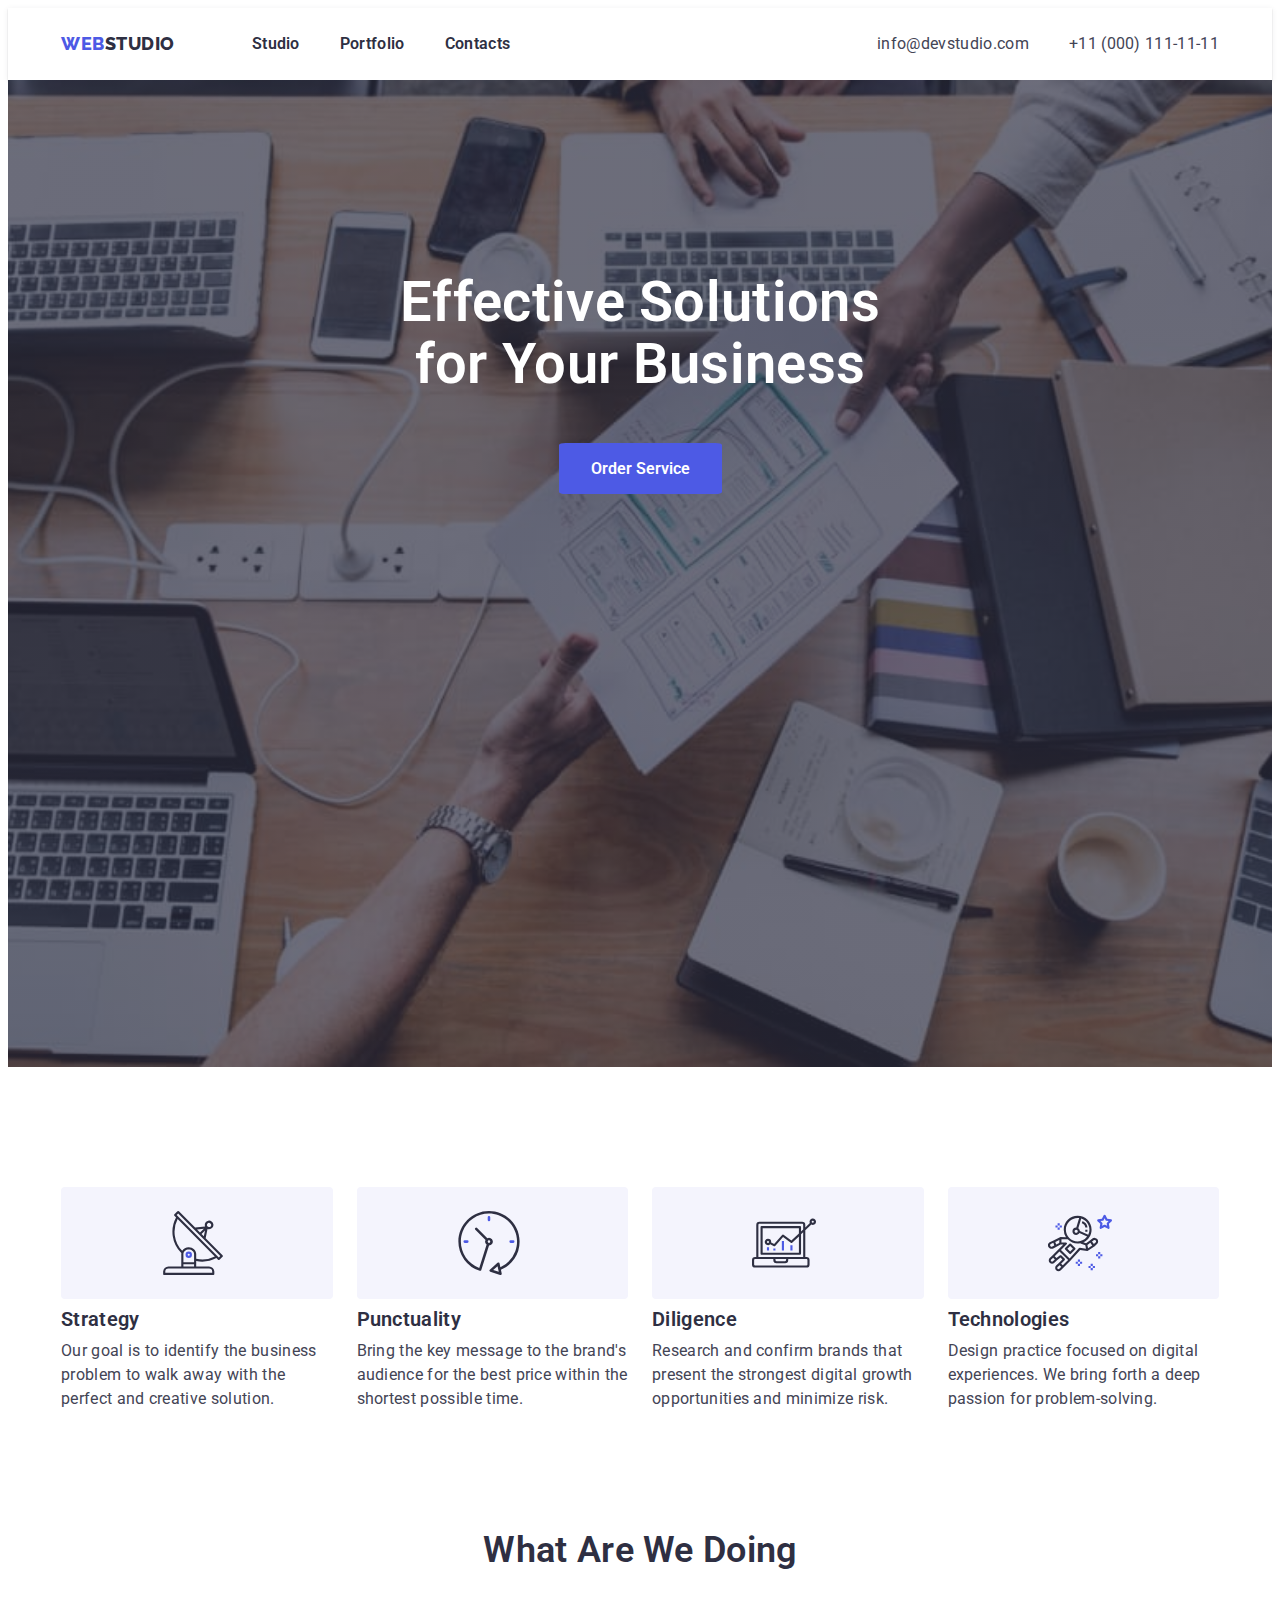
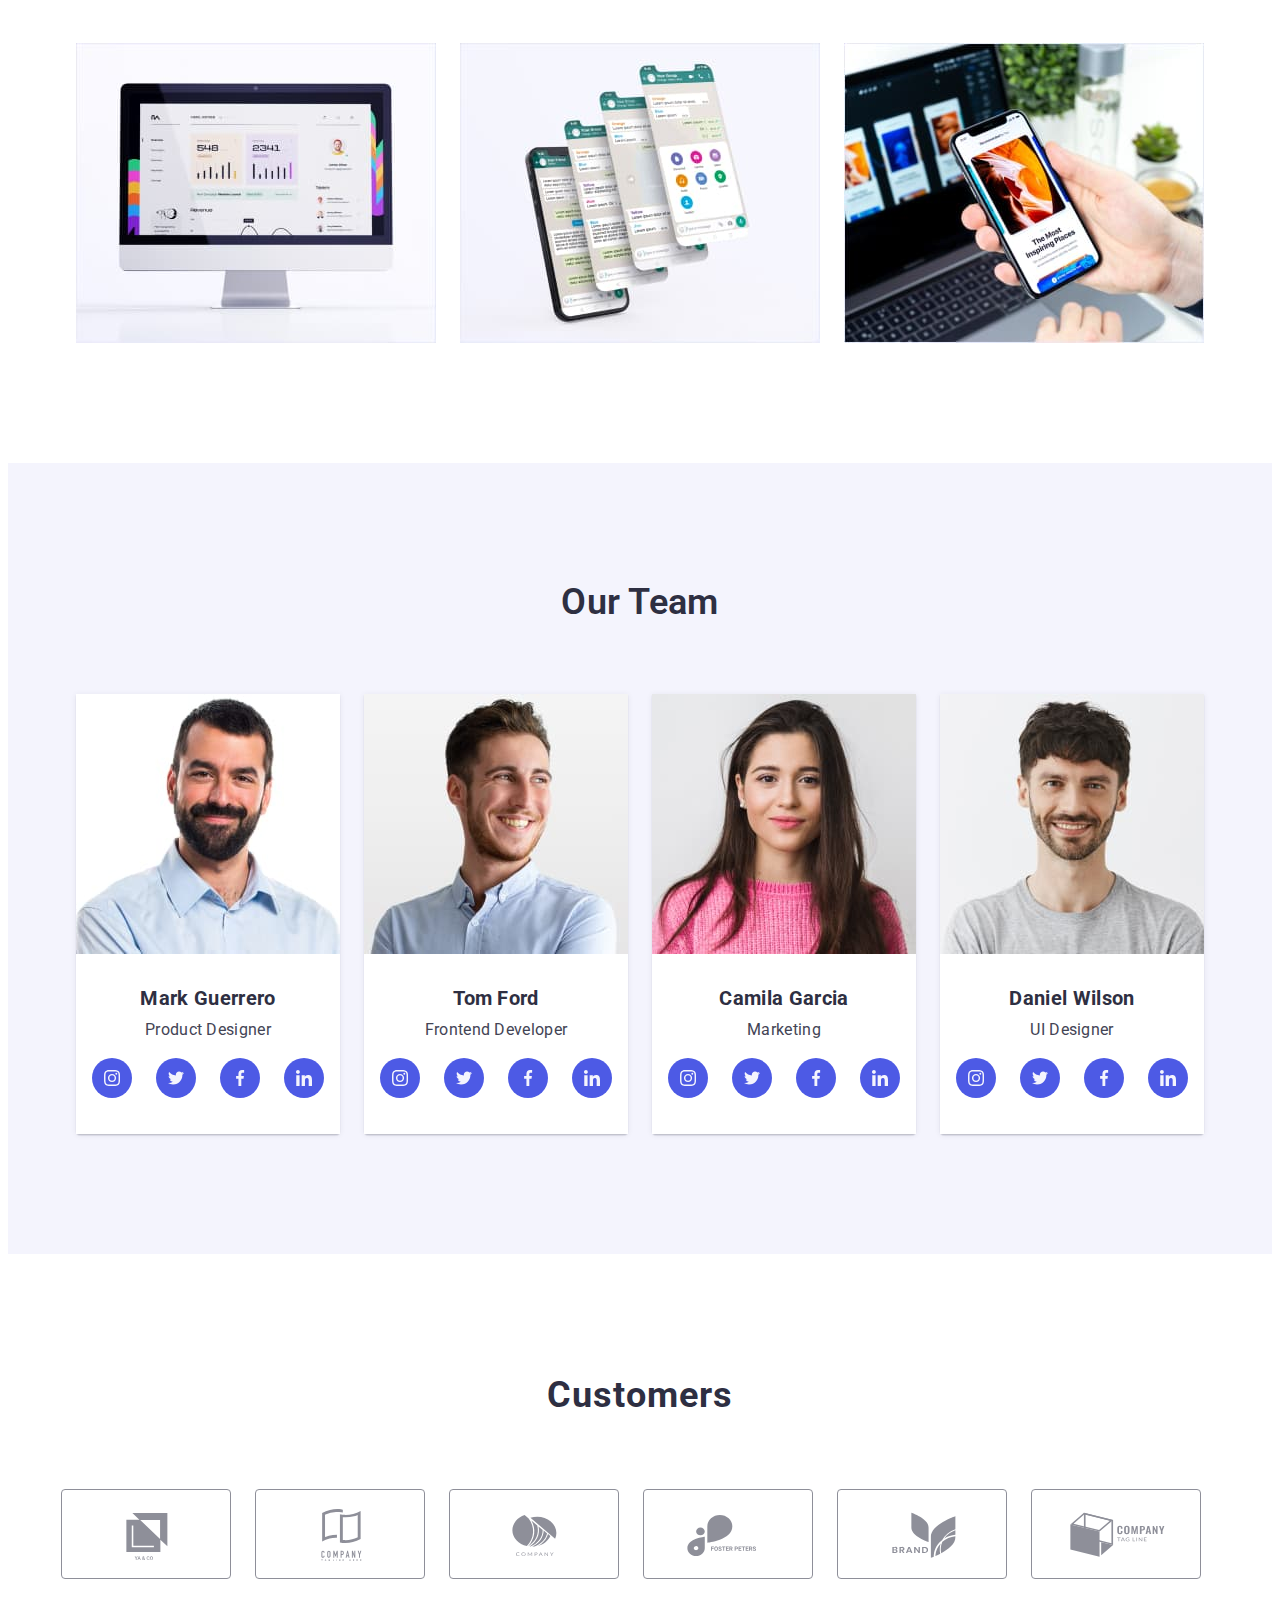
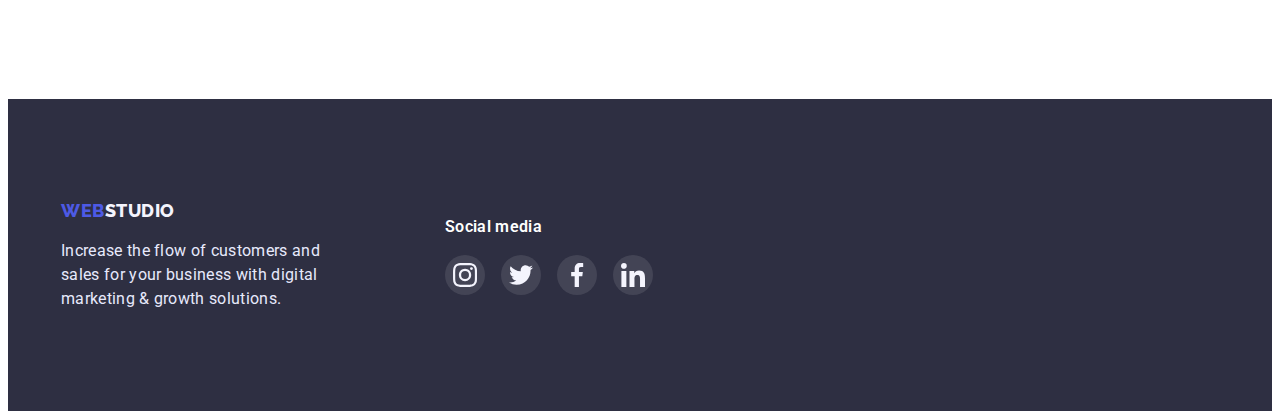
==== commit b3a247f0: "Finished the assignment" ====
--- a/index.html
+++ b/index.html
@@ -210,41 +210,42 @@
 					<h2 class="heading">Customers</h2>
 					<ul class="clients"
 						><li
-							><a href="link"
-								><div class="box"
-									><svg class="icon-logo"><use href="./images/icons.svg#icon-Logo-1"></use></svg></div></a
-						></li>
-						<li
-							><div class="box"
-								><svg class="icon-logo"><use href="./images/icons.svg#icon-Logo-2"></use></svg></div
-						></li>
-						<li
-							><div class="box"
-								><svg class="icon-logo"><use href="./images/icons.svg#icon-Logo-3"></use></svg></div
-						></li>
-						<li
-							><div class="box"
-								><svg class="icon-logo"><use href="./images/icons.svg#icon-Logo-4"></use></svg></div
-						></li>
-						<li
-							><div class="box"
-								><svg class="icon-logo"><use href="./images/icons.svg#icon-Logo-5"></use></svg></div
-						></li>
-						<li
-							><div class="box"
-								><svg class="icon-logo"><use href="./images/icons.svg#icon-Logo-6"></use></svg></div></li
+							><a href="" class="clients-contacts"
+								><svg class="icon-logo"><use href="./images/icons.svg#icon-Logo-1"></use></svg></a
+						></li>
+						<li
+							><a href="" class="clients-contacts"
+								><svg class="icon-logo"><use href="./images/icons.svg#icon-Logo-2"></use></svg></a
+						></li>
+						<li
+							><a href="" class="clients-contacts"
+								><svg class="icon-logo"><use href="./images/icons.svg#icon-Logo-3"></use></svg></a
+						></li>
+						<li
+							><a href="" class="clients-contacts"
+								><svg class="icon-logo"><use href="./images/icons.svg#icon-Logo-4"></use></svg></a
+						></li>
+						<li
+							><a href="" class="clients-contacts"
+								><svg class="icon-logo"><use href="./images/icons.svg#icon-Logo-5"></use></svg></a
+						></li>
+						<li
+							><a href="" class="clients-contacts"
+								><svg class="icon-logo"><use href="./images/icons.svg#icon-Logo-6"></use></svg></a></li
 					></ul>
 				</div>
 			</section>
 		</main>
 		<footer class="footer">
 			<div class="container footer">
-				<a href="index.html" class="logo bottom"
-					><span class="logo-front">Web</span><span class="logo-back">Studio</span></a
+				<div class="footer-info">
+					<a href="index.html" class="logo bottom"
+						><span class="logo-front">Web</span><span class="logo-back">Studio</span></a
+					>
+					<p class="footer-text">
+						Increase the flow of customers and sales for your business with digital marketing & growth solutions.
+					</p></div
 				>
-				<p class="footer-text">
-					Increase the flow of customers and sales for your business with digital marketing & growth solutions.
-				</p>
 				<div class="our-social">
 					<h2 class="footer-heading">Social media</h2
 					><ul class="media">
@@ -259,9 +260,9 @@
 								><svg class="icon-media"><use href="./images/icons.svg#icon-facebook"></use></svg></a></li
 						><li
 							><a href=""
-								><svg class="icon-media"><use href="./images/icons.svg#icon-linkedin"></use></svg></a></li></ul
-				></div>
-			</div>
+								><svg class="icon-media"><use href="./images/icons.svg#icon-linkedin"></use></svg></a></li
+					></ul> </div
+			></div>
 		</footer>
 	</body>
 </html>
--- a/css/styles.css
+++ b/css/styles.css
@@ -163,6 +163,11 @@
 	line-height: 1.2;
 	cursor: pointer;
 }
+.hero-btn:hover,
+.hero-btn:focus {
+	box-shadow: 0px 1px 6px rgba(46, 47, 66, 0.08), 0px 1px 1px rgba(46, 47, 66, 0.16), 0px 2px 1px rgba(46, 47, 66, 0.08);
+	border-radius: 4px;
+}
 .hero-btn:active {
 	background-color: var(--active-hero-button);
 }
@@ -319,28 +324,32 @@
 	align-items: flex-start;
 	gap: 24px;
 }
-.clients .link:hover,
-.clients .link:focus {
-	color: #4d5ae5;
-}
-.customers .box {
+
+.clients-contacts {
+	display: flex;
 	height: 88px;
 	width: 168px;
-	padding: 16px 32px;
+	flex-direction: row;
+	justify-content: center;
+	align-items: center;
 	border: 1px solid var(--border-box-color);
 	border-radius: 4px;
 }
+.clients-contacts:hover,
+.clients-contacts:focus {
+	border: 1px solid var(--logo-hover-color);
+}
+
 .icon-logo {
 	display: block;
 	height: 56px;
 	width: 104px;
 	fill: var(--border-box-color);
 }
-
-.box:focus,
-.icn-logo:hover {
+.icon-logo:hover {
 	fill: var(--logo-hover-color);
 }
+
 /* footer */
 .footer {
 	padding-top: 100px;
@@ -349,7 +358,12 @@
 }
 .container.footer {
 	padding: 0;
-}
+	display: flex;
+	justify-content: flex-start;
+	align-items: center;
+	gap: 120px;
+}
+
 .logo.bottom {
 	display: block;
 	margin-bottom: 16px;
@@ -360,7 +374,7 @@
 	line-height: 1.5;
 }
 .footer-heading {
-	display: inline-block;
+	display: block;
 	margin-bottom: 16px;
 	color: var(--alternative-text-color);
 	font-size: 16px;
@@ -371,8 +385,8 @@
 .our-social {
 	display: flex;
 	flex-direction: column;
-	justify-content: flex-start;
-	align-items: center;
+	justify-content: center;
+	align-items: flex-start;
 }
 .media {
 	display: flex;
@@ -424,6 +438,8 @@
 .portfolio-btn:focus {
 	background-color: #4d5ae5;
 	color: var(--alternative-text-color);
+	box-shadow: 0px 1px 6px rgba(46, 47, 66, 0.08), 0px 1px 1px rgba(46, 47, 66, 0.16), 0px 2px 1px rgba(46, 47, 66, 0.08);
+	border-radius: 4px;
 }
 /* projects */
 .list.projects {
@@ -435,8 +451,13 @@
 }
 .projects > .item {
 	flex-basis: calc((100% - 48px) / 3);
-}
-
+	border: 0.5px solid var(--secondary-background-color);
+	box-shadow: 0px 1px 6px rgba(46, 47, 66, 0.08);
+}
+.projects > .item:hover {
+	border: 0.5px solid var(--secondary-background-color);
+	box-shadow: 0px 1px 6px rgba(46, 47, 66, 0.08), 0px 1px 1px rgba(46, 47, 66, 0.16), 0px 2px 1px rgba(46, 47, 66, 0.08);
+}
 .projects .project-category {
 	color: var(--primary-text-color);
 	line-height: 1.5;
